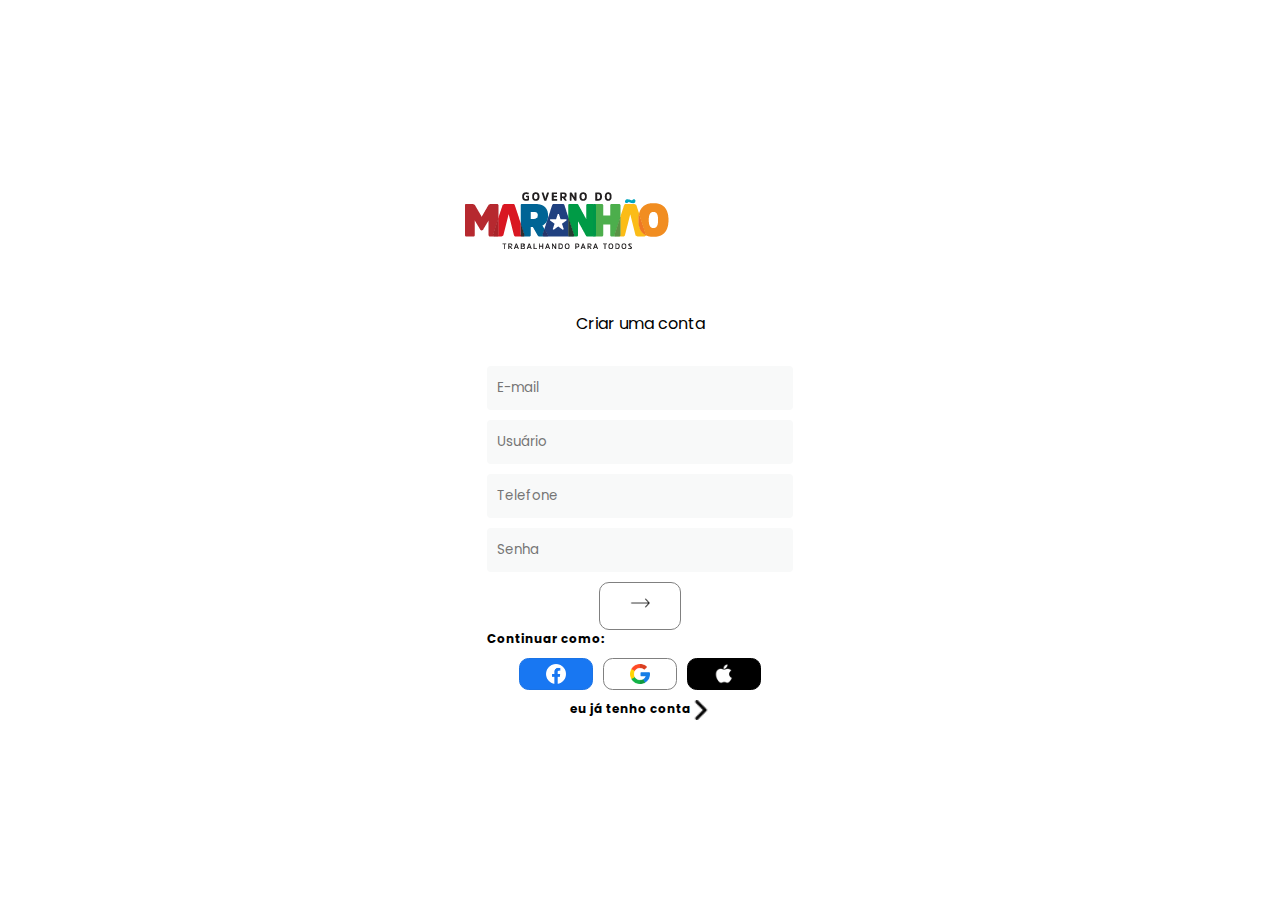
==== cadastro.html @ b005204d "Add files via upload" ====
<!DOCTYPE html>
<html lang="en">
<head>
    <meta charset="UTF-8">
    <meta name="viewport" content="width=device-width, initial-scale=1.0">
    <title>Fazer Cadastro</title>
    <link rel="stylesheet" href="cadastro.css">
</head>
<body>
    <header>
        <img src="Imagens/Logo_Gov_MA_-_SECTI_SITE.png" id="ma">
    </header>
    <section>
            <span>Criar uma conta</span>
            <div class="inputs">
            <form>
                <input type="email" placeholder="E-mail" required>
                <input type="text"  placeholder="Usuário" required>
                <input type="tel"    placeholder="Telefone" required> 
                <input type="password"  placeholder="Senha" required>
                <div class="botao">
                    <button class="enviar"><img src="Imagens/icons8-seta-longa-à-direita.gif"></button>
                </div>
            </form>
            </div>
            <h1>Continuar como:</h1>
            <div class="logos"> 
                <button id="face"><img src="Imagens/facebook-icon-white-png-1200x1200.png" ></button>
                <button id="google"><img src="Imagens/google.png" ></button>
                <button id="apple"><img src="Imagens/icons8-mac-os-50.png"> </button>
            </div>
            <div class="login">
                   <a href="index.html"><h3>eu já tenho conta </h3></a>
                   <img src="Imagens/seta-direita.png" id="seta"> 
            </div>
    </section>
</body>
</html>
---- cadastro.css ----
@import url('https://fonts.googleapis.com/css2?family=Poppins:ital,wght@0,100;0,200;0,300;0,400;0,500;0,600;0,700;0,800;0,900;1,100;1,200;1,300;1,400;1,500;1,600;1,700;1,800;1,900&display=swap');

*{
    padding:0;
    margin:0;
    font-family:'Poppins';
    box-sizing: border-box;
}

body{
    background-image: url("Imagens/vida-na-paisagem-do-mexico-com-construcao.jpg");
    background-size: cover;
    display: flex;
    justify-content: center;
    align-items: center;
    width:100vw;
    height:100vh;
    flex-direction: column;

}
form{
    display:flex;
    flex-direction: column;
    gap:10px;
    margin-left:20px;
    margin-right:20px;    

}
input{
    height: 44px;
    width: 306px;
    background-color: #f8f9f9;
    border: none;
    border-radius: 4px;
    padding-left: 10px;
    outline: none;
}
span{
    display:flex;
    justify-content: center;
    align-items:center;
    margin:30px;
}
section{
    background-color: white;
    border-radius: 5px;
}
img{
    width: 20px;
    height: auto;
}
#face{
    background-color: rgb(24, 119, 242);
    border-radius: 9.6px;
    height: 32px;
    width: 74px;
    border:1px solid #1a73e6;
    cursor: pointer;
    display: flex; 
    align-items: center;
    justify-content: center;
}

#google{
    background-color: white;
    border-radius: 9.6px;
    height: 32px;
    width: 74px;
    border:1px solid gray;
    cursor: pointer;
    display: flex; 
    align-items: center;
    justify-content: center;
}

#apple{
    background-color: black;
    border-radius: 9.6px;
    height: 32px;
    width: 74px;
    border:1px solid black;
    cursor: pointer;
    display: flex; 
    align-items: center;
    justify-content: center;
}
.logos{
    display: flex;
    justify-content: center;
    align-items: center;
    margin:10px;
    gap:10px
}
.enviar{
    background: transparent;
    border: 1px solid gray;
    padding-top: 10px;
    padding-bottom: 10px;
    padding-left: 30px;
    padding-right: 30px;
    border-radius: 10px;
}
.botao{
    display: flex;
    align-items: center;
    justify-content: center;

}

h1{
    font-size:12px;
    margin-left:20px;
}
#ma{
    width:381px;
    height:auto;
}
.login{
    display: flex;
    justify-content: center;
    margin-bottom:20px;
}
h3{
    font-size: 12px;
    
}
a{
    text-decoration: none;
    color: black
}
#id{
    width:10px;
}
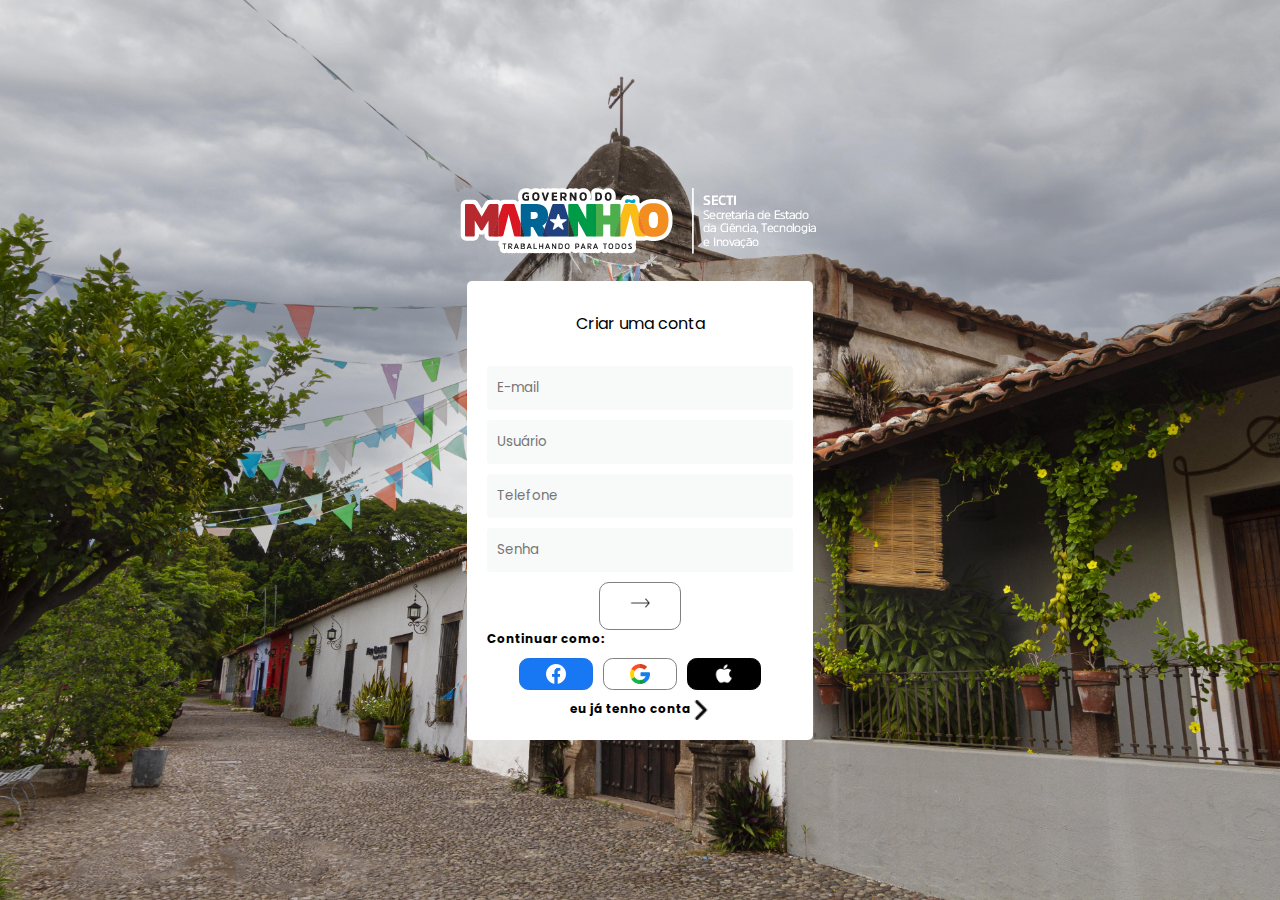
==== commit 72c7c772: "Update cadastro.html" ====
--- a/cadastro.html
+++ b/cadastro.html
@@ -16,7 +16,7 @@
             <form>
                 <input type="email" placeholder="E-mail" required>
                 <input type="text"  placeholder="Usuário" required>
-                <input type="tel"    placeholder="Telefone" required> 
+                <input type="tel" placeholder="Telefone" required pattern="\([0-9]{2}\) [0-9]{4,5}-[0-9]{4}" title="(00) 0000-0000">
                 <input type="password"  placeholder="Senha" required>
                 <div class="botao">
                     <button class="enviar"><img src="Imagens/icons8-seta-longa-à-direita.gif"></button>
@@ -35,4 +35,4 @@
             </div>
     </section>
 </body>
-</html>+</html>
--- a/cadastro.css
+++ b/cadastro.css
@@ -8,7 +8,7 @@
 }
 
 body{
-    background-image: url("Imagens/vida-na-paisagem-do-mexico-com-construcao.jpg");
+    background-image: url("Imagens/vida-na-paisagem-do-mexico-com-construcao-min.jpg");
     background-size: cover;
     display: flex;
     justify-content: center;
@@ -130,4 +130,4 @@
 }
 #id{
     width:10px;
-}+}
